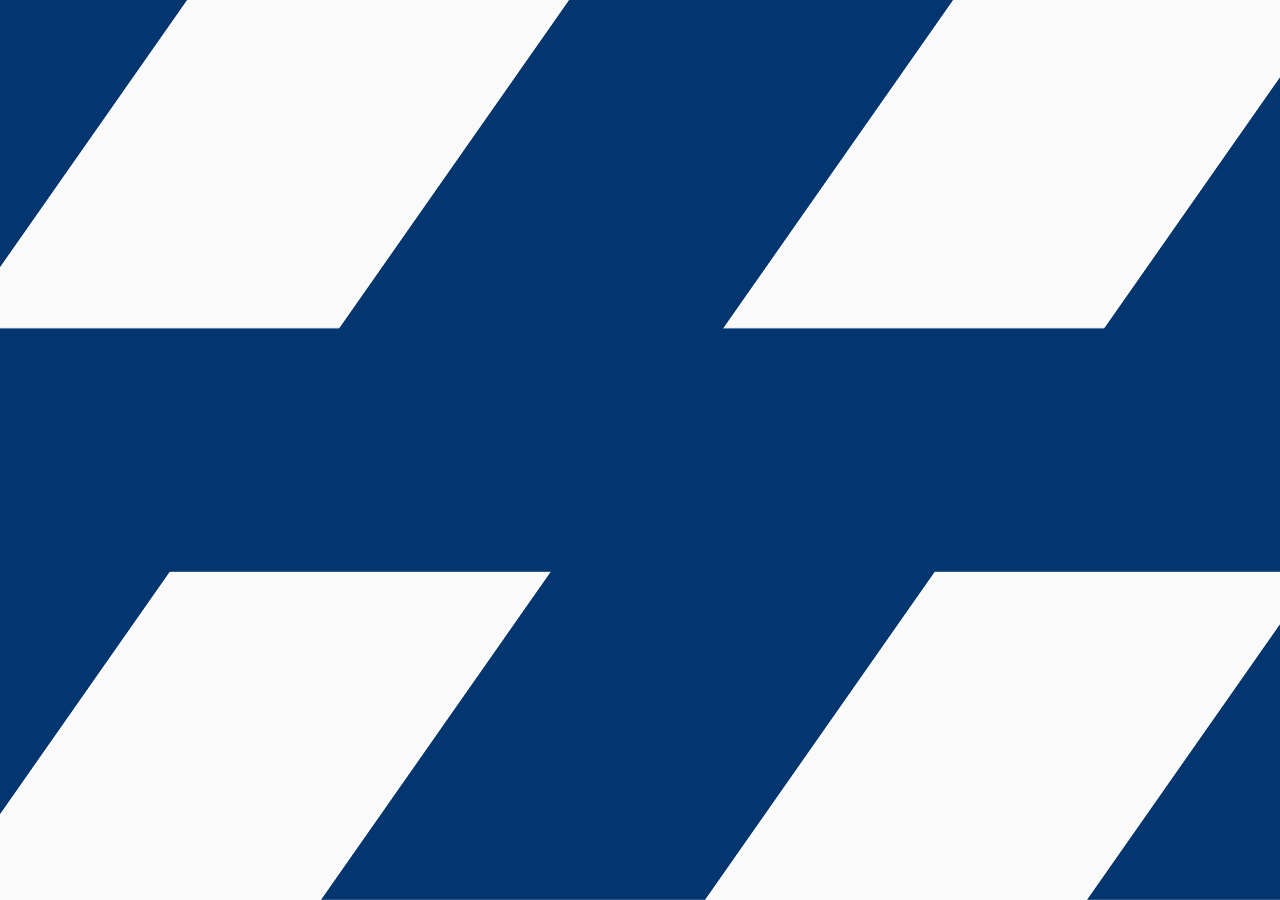
==== tesla.html @ 0e220f8a "first commit" ====
<!DOCTYPE html>
<html>
<head>
	<title></title>
	<link rel="stylesheet" type="text/css" href="tesla.css">
	<link rel="preconnect" href="https://fonts.googleapis.com">
	<link rel="preconnect" href="https://fonts.gstatic.com" crossorigin>
	<link href="https://fonts.googleapis.com/css2?family=Roboto&display=swap" rel="stylesheet">
	<link rel="stylesheet" type="text/css" href="jquery.pagepiling.css" />
	<meta charset="utf-8">
	<meta name="viewport" content="width=device-width, initial-scale=1">
</head>
<body data-new-gr-c-s-check-loaded="14.1062.0" data-gr-ext-installed="">

	<nav>
		<ul>
			<li class="logo">
				<a href="">
					<img src="http://ctrans.herokuapp.com/static/img/logo.svg">
				</a>
			</li>
			<li>
				<a href="/#about">О нас</a>
			</li>
			<li>
				<a href="/#services">Услуги</a>
			</li>
			<li>
				<a href="/#comments">Отзывы</a>
			</li>
			<li>
				<a href="/#news">Новости</a>
			</li>
			<li>
				<a href="/#">Контакты</a>
			</li>
			<li class="account">
				<a href="">Вход</a>
			</li>
			<li>
				<a href="">Меню</a>
			</li>
		</ul>
	</nav>

	<ul class="panels">
      <li class="panel"></li>
      <li class="panel"></li>
      <li class="panel"></li>
      <li class="panel"></li>
      <li class="panel"></li>
      <li class="panel"></li>
    </ul>

	<main class="page-main" id="pagepiling">

		<section id="hero" class="flex section">
			<div class="parent">
				<div class="child">
					<h1>CTRANS</h1>
					<p>Искусство <a href="" class="under">Логистики</a></p>
					<div class="image-wrapper">
						<img src="http://ctrans.herokuapp.com/static/img/calibriLogo.svg">
					</div>
					<div class="flex mt-auto">
						<a href="">ЗАКАЗАТЬ УСЛУГУ</a>
						<a href="" class="white">ПОДРОБНО</a>
					</div>
				</div>
			</div>
			<div class="bottom"></div>
		</section>

		<section id="hero" class="flex section">
			<div class="parent">
				<div class="child">
					<h1>Авиаперевозки</h1>
					<p>Order Online for <a href="" class="under">Touchless Delivery</a></p>
					<div class="image-wrapper">
						<img src="http://ctrans.herokuapp.com/static/img/calibriLogo.svg">
					</div>
					<div class="flex mt-auto">
						<a href="">ЗАКАЗАТЬ УСЛУГУ</a>
						<a href="" class="white">ПОДРОБНО</a>
					</div>
				</div>
			</div>
		</section>

		<section id="services" class="flex section">
			<div class="parent">
				<div class="child">
					<h1>Перевозка грузов <br> автотранспортом</h1>
					<p>Order Online for <a href="" class="under">Touchless Delivery</a></p>
					<div class="image-wrapper">
						<img src="http://ctrans.herokuapp.com/static/img/calibriLogo.svg">
					</div>
					<div class="flex mt-auto">
						<a href="">ЗАКАЗАТЬ УСЛУГУ</a>
						<a href="" class="white">ПОДРОБНО</a>
					</div>
				</div>
			</div>
		</section>

		<section id="services" class="flex section">
			<div class="parent">
				<div class="child">
					<h1>Перевозка грузов <br> железнодорожным путём</h1>
					<p>Order Online for <a href="" class="under">Touchless Delivery</a></p>
					<div class="image-wrapper">
						<img src="http://ctrans.herokuapp.com/static/img/calibriLogo.svg">
					</div>
					<div class="flex mt-auto">
						<a href="">ЗАКАЗАТЬ УСЛУГУ</a>
						<a href="" class="white">ПОДРОБНО</a>
					</div>
				</div>
			</div>
		</section>

		<section class="flex section">
			<div class="parent">
				<div class="child">
					<h1>Перевозка грузов <br> морским транспортом</h1>
					<p>Order Online for <a href="" class="under">Touchless Delivery</a></p>
					<div class="image-wrapper">
						<img src="http://ctrans.herokuapp.com/static/img/calibriLogo.svg">
					</div>
					<div class="flex mt-auto">
						<a href="">ЗАКАЗАТЬ УСЛУГУ</a>
						<a href="" class="white">ПОДРОБНО</a>
					</div>
				</div>
			</div>
		</section>

		<section class="flex section">
			<div class="parent">
				<div class="child">
					<h1>Складские услуги <br> в Иу и Гуанчжоу</h1>
					<p>Order Online for <a href="" class="under">Touchless Delivery</a></p>
					<div class="image-wrapper">
						<img src="http://ctrans.herokuapp.com/static/img/calibriLogo.svg">
					</div>
					<div class="flex mt-auto">
						<a href="">ЗАКАЗАТЬ УСЛУГУ</a>
						<a href="" class="white">ПОДРОБНО</a>
					</div>
				</div>
			</div>
		</section>

		<section class="flex section">
			<div class="parent">
				<div class="child">
					<h1>Услуги таможенного оформления</h1>
					<p>Order Online for <a href="" class="under">Touchless Delivery</a></p>
					<div class="image-wrapper">
						<img src="http://ctrans.herokuapp.com/static/img/calibriLogo.svg">
					</div>
					<div class="flex mt-auto">
						<a href="">ЗАКАЗАТЬ УСЛУГУ</a>
						<a href="" class="white">ПОДРОБНО</a>
					</div>
				</div>
			</div>
		</section>

		<section id="footer" class="flex section">
			<div class="parent">
				<div class="child">
					<h1>Accessories</h1>
					<p>Order Online for <a href="" class="under">Touchless Delivery</a></p>
					<div class="image-wrapper">
						<img src="http://ctrans.herokuapp.com/static/img/calibriLogo.svg">
					</div>
					<div class="flex mt-auto">
						<a href="">SHOP NOW</a>
					</div>
				</div>
			</div>
			<div class="parent hot-link">
				<ul>
						<li>
							<a href="">MENZ &copy; <script type="text/javascript">document.write(new Date().getFullYear())</script></a>
						</li>
						<li>
							<a href="">Privacy & Legal</a>
						</li>
						<li>
							<a href="">Contact</a>
						</li>
						<li>
							<a href="">Careers</a>
						</li>
						<li>
							<a href="">News</a>
						</li>
						<li>
							<a href="">Engage</a>
						</li>
						<li>
							<a href="">Locations</a>
						</li>
				</ul>
			</div>
		</section>
	</main>

	<script src="http://ajax.googleapis.com/ajax/libs/jquery/1.11.1/jquery.min.js"></script>
	<script type="text/javascript" src="jquery.pagepiling.js"></script>

	<script type="text/javascript">
		$(document).ready(function() {
			$('#pagepiling').pagepiling({
			    menu: null,
		        direction: 'vertical',
		        verticalCentered: true,
		        sectionsColor: [],
		        anchors: [],
		        scrollingSpeed: 700,
		        easing: 'swing',
		        loopBottom: false,
		        loopTop: false,
		        css3: true,
		        navigation: {
		            'textColor': '#000',
		            'bulletsColor': '#000',
		            'position': 'right',
		            'tooltips': ['About', 'Services', 'Price List', 'Calculator', 'News', 'Events']
		        },
		        sectionsColor: ['whitesmoke', 'whitesmoke', 'whitesmoke', 'whitesmoke', 'whitesmoke', 'whitesmoke', 'whitesmoke'],
		       	normalScrollElements: null,
		        normalScrollElementTouchThreshold: 5,
		        touchSensitivity: 5,
		        keyboardScrolling: true,
		        sectionSelector: '.section',
		        animateAnchor: false,

				//events
				onLeave: function(index, nextIndex, direction){},
				afterLoad: function(anchorLink, index){},
				afterRender: function(){},
			});
		});
	</script>

	<script src="https://cdnjs.cloudflare.com/ajax/libs/gsap/3.6.1/gsap.min.js"></script>
		<script>
			const tl = gsap.timeline({ paused: true });

			tl.to(".panels .panel:first-child, .panels .panel:last-child", {
			    scaleY: 1,
			    duration: 1,
			})
			    .to(
			        ".panels .panel:not(:first-child):not(:last-child)",
			        { scaleY: 1 },
			        "-=0.5"
			    )
			    .to(".panels .panel", {
			        scaleY: 0,
			        duration: 0.3,
			        stagger: 0.05,
			    })
			    .to(".panels", {
			        clipPath: "circle(0%)",
			        skewX: 0,
			        duration: 1,
			    })
			    .to(
			        ".page-main",
			        {
			            clipPath: "circle(100%)",
			            duration: 1,
			        },
			        "-=0.3"
			    );

			//console.log(tl.duration());

			window.addEventListener("load", function () {
			    tl.play();
			});

		</script>

</body>
</html>
---- tesla.css ----
nav ul {
	display: flex;
	list-style: none;
	justify-content: center;
	align-items: center;
	width: 1174px;
	margin: auto;
}

li {
	padding: 12px;
	position: relative;
}

a {
	text-decoration: none;
	color: black;
}

nav li:first-child:before {
	height: 0;
}

nav li:before {
	content: '';
	position: absolute;
	bottom: 0;
	left: 0;
	height: 2px;
	width: 0;
	transition: all .3s ease;
	background-color: #03366f;
}

nav li:hover:before {
	width: 100%;
}

nav li a img {
	width: 150px;
}

.logo {
	margin-right: auto;
}

.account {
	margin-left: auto;
}

#modelX {
	background-image: url(https://tesla-cdn.thron.com/delivery/public/image/tesla/325743a2-d187-4e28-91a3-5a2e47e317f7/bvlatuR/std/2880x1800/ModelX-Homepage-D);
}

section {
	height: 100vh;
	background-size: cover;
	background-repeat: no-repeat;
	background-position: center;
	position: relative;
}

nav {
	position: fixed;
	top: 0;
	left: 0;
	z-index: 99;
	padding: 12px;
	right: 0;
}

* {
	padding: 0;
	margin: 0;
	box-sizing: border-box;
}

#modelY {
	background-image: url(https://tesla-cdn.thron.com/delivery/public/image/tesla/8e2df1b9-a4bf-4eb9-beec-2cf5cc77fca0/bvlatuR/std/2880x2400/Desktop-ModelY?quality=70);
}

#modelS {
	background-image: url(https://tesla-cdn.thron.com/delivery/public/image/tesla/e90a341e-f9ca-4aa1-8eab-94afea118786/bvlatuR/std/2880x1800/M3-Homepage-D);
}

#model3 {
	background-image: url(https://tesla-cdn.thron.com/delivery/public/image/tesla/676da95d-942e-414c-8534-f1832f0d4ced/bvlatuR/std/3296x1798/ms-homepage-desktop);
}

#solarPanel {
	background-image: url(https://tesla-cdn.thron.com/delivery/public/image/tesla/16b04537-a4be-4bf9-8637-86862a858da8/bvlatuR/std/2880x1800/_25-HP-SolarPanels-D);
}

#solarRoof {
	background-image: url(https://tesla-cdn.thron.com/delivery/public/image/tesla/c877126e-0db5-409d-a412-04fc94b59b76/bvlatuR/std/2880x1800/HP-SR-Design-D);
}

#accessories {
	background-image: url(https://tesla-cdn.thron.com/delivery/public/image/tesla/dd739764-bcaa-4263-9488-8c73bc9fb046/bvlatuR/std/2880x2400/Desktop-Accessories);
}

.flex {
	display: flex;
	justify-content: center;
	align-items: center;
}

.parent {
	text-align: center;
}

.mt-auto {
	/*margin-top: 380px;*/
}

.mt-auto a {
	background-color: #03366f;
	padding: 13px 55px;
	margin: 8px;
	border-radius: 50px;
	color: white;
}

.white {
	background-color: rgba(244, 244, 244, 0.65)!important;
	color: black!important;
}

a, body {
	font-family: 'Roboto', sans-serif;
}

h1 {
	font-size: 45px;
}

.under {
	border-bottom: 2px solid #03366f;
}

.bottom {
	position: absolute;
	bottom: 30px;
	left: 50%;
	height: 15px;
	width: 15px;
	transform: rotate(45deg);

	border-right: 4px solid #03366f;
	border-bottom: 4px solid #03366f;

	animation: tepapast 3s infinite; 
}

@keyframes tepapast {
	0% {
		transform: translateY(0) rotate(45deg);
	}

	50% {
		transform: translateY(10px) rotate(45deg);
	}

	100% {
		transform: translateY(0) rotate(45deg);
	}
}

.parent ul {
	display: flex;
	justify-content: center;
	list-style: none;
	align-items: center;
}

#footer {
	position: relative;
	height: 100vh;
}

#footer .parent.hot-link {
	position: absolute;
	bottom: 20px;
	left: 0;
	right: 0;
}

@media screen and (max-width: 1024px) {
	nav ul li:first-child, nav ul li:last-child {
		display: block;
	}

	nav ul li {
		display: none;
	}	

	.mt-auto {
		/*margin-top: 250px;*/
	}

	.hot-link ul li:first-child {
		display: block
	}

	.hot-link ul li {
		display: none;
	}

	.mt-auto a {
		padding: 13px 35px;
    	font-size: 12px;
	}
}

.image-wrapper {
	width: 350px;
	margin: auto;
}

img {
	width: 100%;
}

:root {
    --panel-width: calc(100% / 6);
    --darkblue: #03366f;
    --white: #fff;
    --black: #000;
    --lightgray: #fafafb;
}

* {
    padding: 0;
    margin: 0;
    box-sizing: border-box;
}

ul {
    list-style: none;
}

a {
    color: inherit;
    text-decoration: none;
}

/*h1 {
    font-size: 3rem;
}*/

body {
    height: 100vh;
    font-family: "Montserrat", sans-serif;
    color: var(--black);
    overflow: hidden;
}

/* MAIN STYLES
–––––––––––––––––––––––––––––––––––––––––––––––––– */
.page-header {
    position: fixed;
    top: 30px;
    right: 50px;
    z-index: 99999;
}

.page-header ul {
    display: grid;
    grid-column-gap: 30px;
    grid-template-columns: repeat(3, 1fr);
}

.page-header ul a {
    display: inline-block;
    padding: 4px 8px;
    border: 1px solid transparent;
}

.page-header .active a {
    border-color: var(--white);
}

.panels {
    position: fixed;
    top: 0;
    left: 50%;
    width: 180vw;
    height: 100%;
    transform: translateX(-50%) skewX(-35deg);
    clip-path: circle(100%);
    z-index: 999999;
    background: var(--lightgray);
}

.panels .panel {
    position: absolute;
    top: 0;
    left: 0;
    bottom: 0;
    width: var(--panel-width);
    transform: scaleY(0);
    transform-origin: top;
    background: var(--darkblue);
}

.panels .panel:nth-child(even) {
    transform-origin: bottom;
}

.panels .panel:nth-child(2) {
    left: calc(var(--panel-width) - 1px);
}

.panels .panel:nth-child(3) {
    left: calc(calc(var(--panel-width) * 2) - 2px);
}

.panels .panel:nth-child(4) {
    left: calc(calc(var(--panel-width) * 3) - 4px);
}

.panels .panel:nth-child(5) {
    left: calc(calc(var(--panel-width) * 4) - 5px);
}

.panels .panel:nth-child(6) {
    left: calc(calc(var(--panel-width) * 5) - 6px);
}

.page-main {
    display: flex;
    height: 100%;
/*    padding: 100px 15px;
*/    clip-path: circle(20%);
    overflow-y: auto;
/*    background: var(--darkblue);
*/}

.page-main > div {
    text-align: center;
    margin: auto;
}

@media (max-width: 1024px) {
    .panels {
        width: 200vw;
    }
}

@media screen and (max-width: 600px) {
    .panels {
        width: 235vw;
    }
}

/* FOOTER STYLES
–––––––––––––––––––––––––––––––––––––––––––––––––– */
.page-footer {
    position: fixed;
    right: 15px;
    bottom: 20px;
    display: flex;
    align-items: center;
    font-size: 1rem;
    padding: 5px;
}

.page-footer a {
    margin-left: 4px;
}
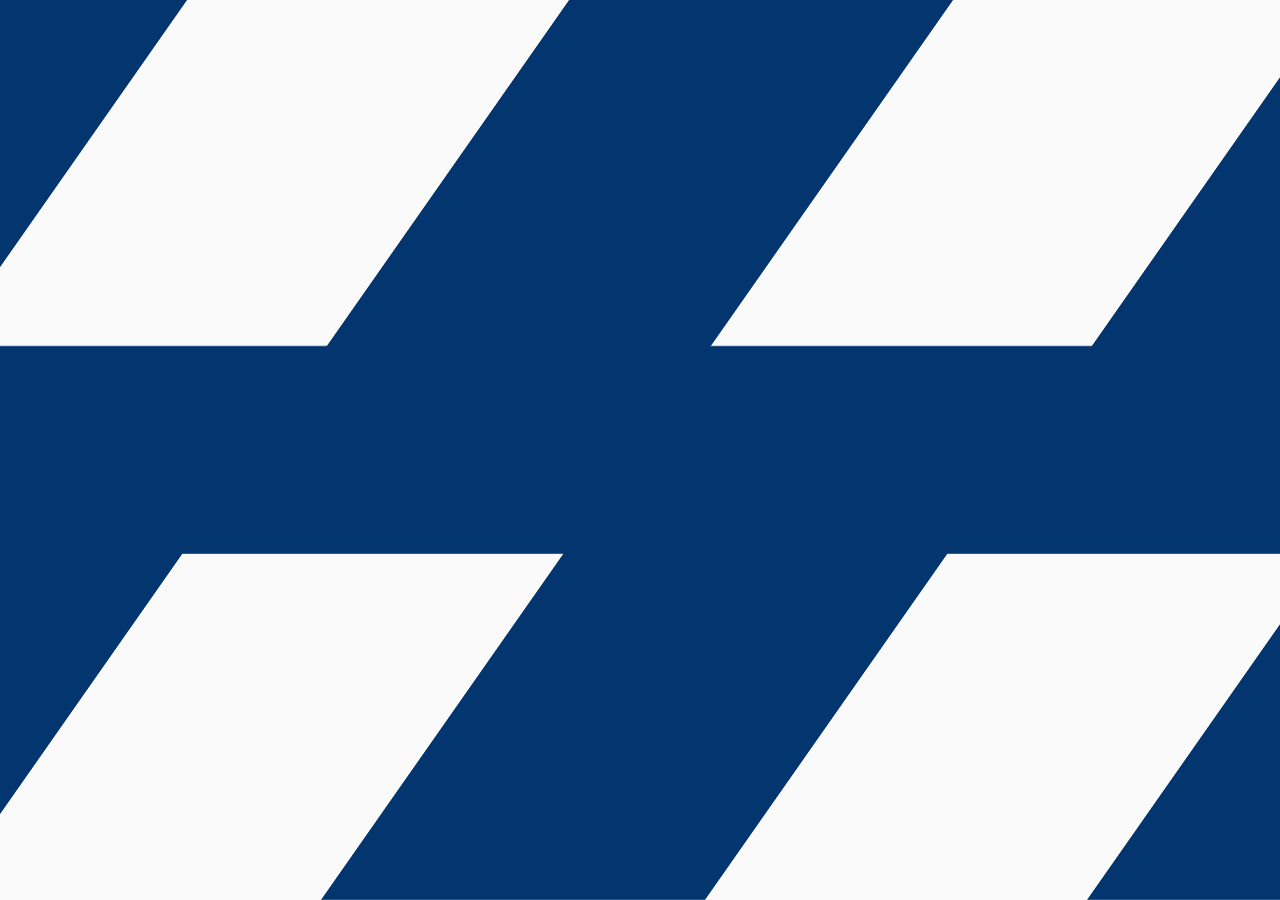
==== commit 8a30103d: "First commit" ====
--- a/tesla.html
+++ b/tesla.html
@@ -38,11 +38,50 @@
 				<a href="">Вход</a>
 			</li>
 			<li>
-				<a href="">Меню</a>
+				<a href="" class="btn-btn-primary order-service-btn">Калькулятор</a>
 			</li>
 		</ul>
 	</nav>
 
+
+	<div class="wrapper">
+		<div class="burger-menu">
+		  <a href="">
+			<img src="http://ctrans.herokuapp.com/static/img/logo.svg">
+		  </a>
+		  <div class="burger-click-region" onclick="haminate()">
+		    <span class="burger-menu-piece top"></span>
+		    <span class="burger-menu-piece middle"></span>
+		    <span class="burger-menu-piece btm"></span>
+		  </div>
+		</div>
+
+		<div class="sidebar">
+		  <div class="sidemenu">
+		  	<ul>
+		  		<li class="sidetext">
+		  			<a href="/#about">О нас</a>
+		  		</li>
+				<li class="sidetext">
+					<a href="/#services">Услуги</a>
+				</li>
+				<li class="sidetext">
+					<a href="/#services">Услуги</a>
+				</li>
+				<li class="sidetext">
+					<a href="/#comments">Отзывы</a>
+				</li>
+				<li class="sidetext">
+					<a href="/#news">Новости</a>
+				</li>
+				<li class="sidetext">
+					<a href="/#">Контакты</a>
+				</li>
+		  	</ul>
+		  </div>
+		</div>
+	</div>
+
 	<ul class="panels">
       <li class="panel"></li>
       <li class="panel"></li>
@@ -63,7 +102,7 @@
 						<img src="http://ctrans.herokuapp.com/static/img/calibriLogo.svg">
 					</div>
 					<div class="flex mt-auto">
-						<a href="">ЗАКАЗАТЬ УСЛУГУ</a>
+						<a href="" class="btn-btn-primary order-service-btn">ЗАКАЗАТЬ УСЛУГУ</a>
 						<a href="" class="white">ПОДРОБНО</a>
 					</div>
 				</div>
@@ -80,7 +119,7 @@
 						<img src="http://ctrans.herokuapp.com/static/img/calibriLogo.svg">
 					</div>
 					<div class="flex mt-auto">
-						<a href="">ЗАКАЗАТЬ УСЛУГУ</a>
+						<a href="" class="btn-btn-primary order-service-btn">ЗАКАЗАТЬ УСЛУГУ</a>
 						<a href="" class="white">ПОДРОБНО</a>
 					</div>
 				</div>
@@ -96,7 +135,7 @@
 						<img src="http://ctrans.herokuapp.com/static/img/calibriLogo.svg">
 					</div>
 					<div class="flex mt-auto">
-						<a href="">ЗАКАЗАТЬ УСЛУГУ</a>
+						<a href="" class="btn-btn-primary order-service-btn">ЗАКАЗАТЬ УСЛУГУ</a>
 						<a href="" class="white">ПОДРОБНО</a>
 					</div>
 				</div>
@@ -112,7 +151,7 @@
 						<img src="http://ctrans.herokuapp.com/static/img/calibriLogo.svg">
 					</div>
 					<div class="flex mt-auto">
-						<a href="">ЗАКАЗАТЬ УСЛУГУ</a>
+						<a href="" class="btn-btn-primary order-service-btn">ЗАКАЗАТЬ УСЛУГУ</a>
 						<a href="" class="white">ПОДРОБНО</a>
 					</div>
 				</div>
@@ -128,7 +167,7 @@
 						<img src="http://ctrans.herokuapp.com/static/img/calibriLogo.svg">
 					</div>
 					<div class="flex mt-auto">
-						<a href="">ЗАКАЗАТЬ УСЛУГУ</a>
+						<a href="" class="btn-btn-primary order-service-btn">ЗАКАЗАТЬ УСЛУГУ</a>
 						<a href="" class="white">ПОДРОБНО</a>
 					</div>
 				</div>
@@ -144,7 +183,7 @@
 						<img src="http://ctrans.herokuapp.com/static/img/calibriLogo.svg">
 					</div>
 					<div class="flex mt-auto">
-						<a href="">ЗАКАЗАТЬ УСЛУГУ</a>
+						<a href="" class="btn-btn-primary order-service-btn">ЗАКАЗАТЬ УСЛУГУ</a>
 						<a href="" class="white">ПОДРОБНО</a>
 					</div>
 				</div>
@@ -160,7 +199,7 @@
 						<img src="http://ctrans.herokuapp.com/static/img/calibriLogo.svg">
 					</div>
 					<div class="flex mt-auto">
-						<a href="">ЗАКАЗАТЬ УСЛУГУ</a>
+						<a href="" class="btn-btn-primary order-service-btn">ЗАКАЗАТЬ УСЛУГУ</a>
 						<a href="" class="white">ПОДРОБНО</a>
 					</div>
 				</div>
@@ -228,7 +267,7 @@
 		            'textColor': '#000',
 		            'bulletsColor': '#000',
 		            'position': 'right',
-		            'tooltips': ['About', 'Services', 'Price List', 'Calculator', 'News', 'Events']
+		            // 'tooltips': ['About', 'Services', 'Price List', 'Calculator', 'News', 'Events']
 		        },
 		        sectionsColor: ['whitesmoke', 'whitesmoke', 'whitesmoke', 'whitesmoke', 'whitesmoke', 'whitesmoke', 'whitesmoke'],
 		       	normalScrollElements: null,
@@ -286,5 +325,35 @@
 
 		</script>
 
+
+		<script src="https://cdnjs.cloudflare.com/ajax/libs/gsap/1.18.4/TweenMax.min.js"></script>
+		<script type="text/javascript">
+			var burgerTop= document.getElementsByClassName("top");
+			var burgerBot= document.getElementsByClassName("btm");
+			var burgerMid= document.getElementsByClassName("middle");
+			var burgerSidebar= document.getElementsByClassName("sidebar");
+			var sideText= document.getElementsByClassName("sidetext");
+			var burgerWhole= document.querySelectorAll(".top, .btm, .middle");
+
+			var timelineMax = new TimelineMax({paused:true, reversed:true});
+			  timelineMax.timeScale(1);
+			  timelineMax
+			  .to(burgerTop, 0.7, { y: 11, yoyo: true, ease: Power1.easeInOut})
+			  .to(burgerBot, 0.7, { y: -11, yoyo: true, ease: Power1.easeInOut}, '-=0.7')
+			  .to(burgerTop, 1, {rotation:585})
+			  .to(burgerMid, 1, {rotation:585}, '-=1')
+			  .to(burgerBot, 1, {rotation:675}, '-=1')
+			  .to(burgerWhole, 0.1, {css:{borderColor:"#000"}, ease: Power1.easeOut}, '-=1')
+			  .to(burgerSidebar, 1, {x:550, ease: Power2.easeOut}, '-=1')
+			  .staggerFrom(sideText, 0.5, {opacity: 0, y: 25, ease: Power1.easeOut}, 0.1, "-=0.7")
+			  .to(sideText, 0.2, {css:{color:"#000"}});
+			    
+			function haminate() {
+			  timelineMax.reversed() ? timelineMax.play() : timelineMax.reverse();	
+			  
+			}
+		</script>
+		
+
 </body>
 </html>--- a/tesla.css
+++ b/tesla.css
@@ -10,6 +10,7 @@
 li {
 	padding: 12px;
 	position: relative;
+  overflow: hidden;
 }
 
 a {
@@ -113,12 +114,21 @@
 	/*margin-top: 380px;*/
 }
 
-.mt-auto a {
+.btn-btn-primary {
 	background-color: #03366f;
 	padding: 13px 55px;
 	margin: 8px;
 	border-radius: 50px;
 	color: white;
+}
+
+li:last-child:before {
+  height: 0;
+}
+
+li:last-child a {
+  padding: 13px 25px!important;
+  margin: 0 15px!important;
 }
 
 .white {
@@ -368,3 +378,131 @@
 .page-footer a {
     margin-left: 4px;
 }
+
+
+@media screen and (max-width: 768px) {
+	h1 {
+		font-size: 30px;
+	}
+} 
+
+
+
+
+/* Sidebar */
+.wrapper {
+	position: absolute;
+  width: 100%;
+  height: 450px;
+  margin: 0 auto;
+  overflow: hidden;
+  display: none;
+}
+
+@media screen and (max-width: 990px) {
+	.wrapper {
+		display: block;
+	}
+
+	nav {
+		display: none;
+	}
+}
+
+.burger-menu {
+  	position: relative;
+    height: 30px;
+    margin: 20px auto 0 -70px;
+    color: #60635E;
+    text-transform: uppercase;
+    z-index: 199;
+    display: flex;
+    justify-content: flex-end;
+    align-items: center;
+    padding: 15px;
+}
+
+.burger-menu a {
+	width: 150px;
+}
+
+.burger-click-region {
+  position: absolute;
+  left: 100px;
+  width: 40px;
+  cursor: pointer;
+}
+
+.burger-menu-piece {
+  display: block;
+  position: relative;
+  width: 40px;
+  border-top: 6px solid #60635E;
+  transform-origin: 50% 50%;
+  margin-top: 5px;
+}
+
+.sidebar {
+  background: white;
+  margin-top: -60px;
+  margin-left: -550px;
+  height: 100%;
+  position: fixed;
+  z-index: 99;
+}
+
+
+.sidebar li {
+  font-family: sans-serif;
+  list-style-type: none;
+  font-size: 3.7vw;
+  margin-bottom: 20px;
+  text-align:left;
+  font-weight: bold;
+  cursor: pointer;
+  transition: all 1s ease;
+  -webkit-transition: all 1s ease;
+  -moz-transition: all 1s ease;
+  min-width: 100%;
+}
+
+.sidemenu {
+  margin: 90px 97px 0 97px;
+}
+
+.sidetext {
+  opacity: 1;
+  color: #66B3FF;
+}
+/* Sidebar */
+
+/* Butotn Hover effect */
+.order-service-btn {
+	position: relative;
+	overflow: hidden;
+  margin: 0 35px;
+}
+
+.order-service-btn:before {
+	background-color: #fff;
+    content: "";
+    height: 100%;
+    left: 0;
+    opacity: 0.3;
+    position: absolute;
+    top: 0;
+    -webkit-transform: scale3d(1.9, 1.4, 1) rotate3d(0, 0, 1, 45deg) translate3d(0px, -180%, 0px);
+    transform: scale3d(1.9, 1.4, 1) rotate3d(0, 0, 1, 45deg) translate3d(0px, -180%, 0px);
+    -webkit-transition: -webkit-transform 0.6s ease 0s;
+    transition: -webkit-transform 0.6s ease 0s;
+    transition: transform 0.6s ease 0s;
+    transition: transform 0.6s ease 0s, -webkit-transform 0.6s ease 0s;
+    width: 100%;
+    z-index: 4;
+}
+
+.order-service-btn:hover:before {
+	-webkit-transform: scale3d(1.9, 1.4, 1) rotate3d(0, 0, 1, 45deg) translate3d(0px, 180%, 0px);
+    transform: scale3d(1.9, 1.4, 1) rotate3d(0, 0, 1, 45deg) translate3d(0px, 180%, 0px);
+}
+/* Butotn Hover effect */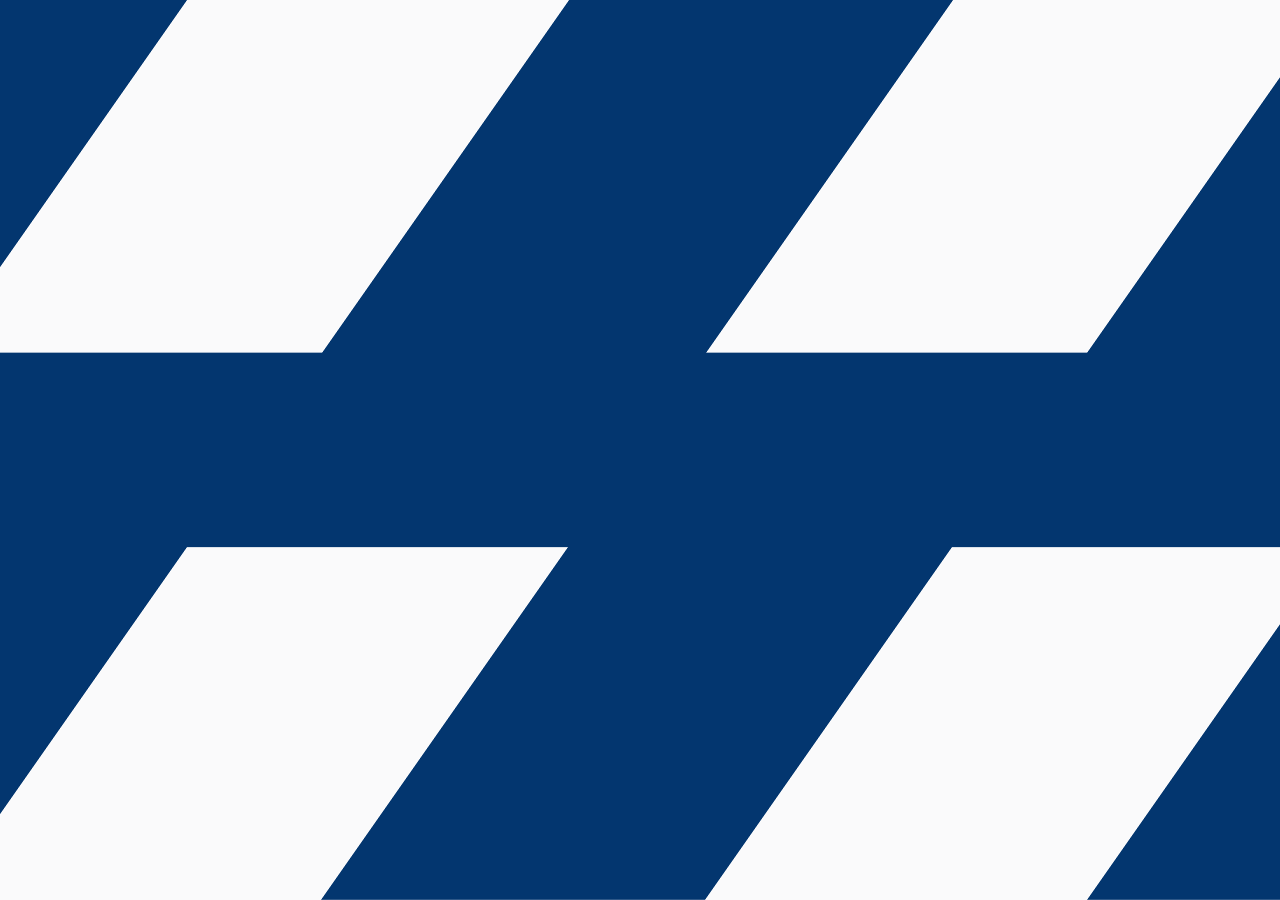
==== commit 82468397: "some change" ====
--- a/tesla.html
+++ b/tesla.html
@@ -101,9 +101,19 @@
 					<div class="image-wrapper">
 						<img src="http://ctrans.herokuapp.com/static/img/calibriLogo.svg">
 					</div>
-					<div class="flex mt-auto">
-						<a href="" class="btn-btn-primary order-service-btn">ЗАКАЗАТЬ УСЛУГУ</a>
-						<a href="" class="white">ПОДРОБНО</a>
+					<div class="button-modal mt-auto">
+						<div class="buttons-ctn">
+						  <a href="" class="button button--left btn-btn-primary order-service-btn"><span>ЗАКАЗАТЬ УСЛУГУ</span></a>
+						  <a href="" class="button button--right"><span>ПОДРОБНО</span></a>
+						</div>
+						<div class="button__content button__content--left">
+						  <h2>You chose left!</h2>
+						  <a href="">Signup for nothing here</a>
+						</div>
+						<div class="button__content button__content--right">
+						  <h2>You chose right!</h2>
+						  <a href="">Signup for nothing here</a>
+						</div>
 					</div>
 				</div>
 			</div>
@@ -353,6 +363,93 @@
 			  
 			}
 		</script>
+
+		<script type="text/javascript">
+			var button 			= $('.button');
+			var content 		= $('.button__content');
+			var win 				= $(window);
+
+			var expand = function() {
+			  if (button.hasClass('button--active')) {
+			    return false;
+			  } else {
+			    var W 					= win.width();
+			    var xc 					= W / 2;
+
+			    var that 				= $(this);
+			    var thatWidth 	= that.innerWidth() / 2;
+			    var thatOffset 	= that.offset();
+			    var thatIndex		= that.index();
+			    var other;
+
+			    if (!that.next().is('.button')) {
+			      other = that.prev();
+			    } else {
+			      other = that.next();
+			    }
+
+			    var otherWidth		= other.innerWidth() / 2;
+			    var otherOffset		= other.offset();
+
+			    // content box stuff
+			    var thatContent = $('.button__content').eq(thatIndex);
+			    var thatContentW = thatContent.innerWidth();
+			    var thatContentH = thatContent.innerHeight();
+
+			    // transform values for button
+			    var thatTransX 	= xc - thatOffset.left - thatWidth;
+			    var otherTransX	= xc - otherOffset.left - otherWidth;
+			    var thatScaleX	= thatContentW / that.innerWidth();
+			    var thatScaleY	= thatContentH / that.innerHeight();
+
+			    that.css({
+			      'z-index': '2',
+			      'transform': 'translateX(' + thatTransX + 'px)'
+			    });
+
+			    other.css({
+			      'z-index': '0',
+			      'opacity': '0',
+			      'transition-delay': '0.05s',
+			      'transform': 'translateX(' + otherTransX + 'px)'
+			    });
+
+			    that.on('transitionend webkitTransitionEnd', function() {
+			      that.css({
+			        'transform': 'translateX(' + thatTransX + 'px) scale(' + thatScaleX +',' + thatScaleY + ')',
+			      });
+
+			      that.addClass('button--active');
+			      thatContent.addClass('button__content--active');
+			      thatContent.css('transition', 'all 1s 0.1s cubic-bezier(0.23, 1, 0.32, 1)');
+			      that.off('transitionend webkitTransitionEnd');
+			    });
+
+			    return false;
+			  }
+			};
+
+			var hide = function(e) {
+			  var target= $(e.target);
+			  if (target.is(content)) {
+			    return;
+			  } else {
+			    button.removeAttr('style').removeClass('button--active');
+			    content.removeClass('button__content--active').css('transition', 'all 0.2s 0 cubic-bezier(0.23, 1, 0.32, 1)');
+			  }
+			};
+
+			var bindActions = function() {
+			  button.on('click', expand);
+			  win.on('click', hide);
+			};
+
+			var init = function() {
+			  bindActions();
+			};
+
+			init();
+		</script>
 		
 
 </body>
--- a/tesla.css
+++ b/tesla.css
@@ -505,4 +505,85 @@
 	-webkit-transform: scale3d(1.9, 1.4, 1) rotate3d(0, 0, 1, 45deg) translate3d(0px, 180%, 0px);
     transform: scale3d(1.9, 1.4, 1) rotate3d(0, 0, 1, 45deg) translate3d(0px, 180%, 0px);
 }
-/* Butotn Hover effect */+/* Butotn Hover effect */
+
+
+
+/* Modal */
+.buttons-ctn {
+  will-change: transform;
+  transform-style: preserve-3d;
+  -webkit-backface-visibility: hidden;
+          backface-visibility: hidden;
+  display: flex;
+  justify-content: center;
+  align-items: center;
+}
+
+.button--left {
+  margin-right: 50px;
+}
+
+.button {
+  will-change: transform;
+  display: inline-block;
+  text-align: center;
+  line-height: normal;
+  transition: all 0.35s cubic-bezier(0.175, 0.885, 0.32, 1.275);
+}
+.button--active {
+  border-radius: 0;
+  cursor: default;
+  padding: 65px 130px;
+}
+.button--active span {
+  opacity: 0;
+}
+.button-modal {
+  position: relative;
+}
+.button__content {
+  position: absolute;
+  top: 50%;
+  left: 50%;
+  transform: translate(-50%, -50%);
+  display: block;
+  text-align: center;
+  visibility: hidden;
+  opacity: 0;
+  z-index: 999;
+  color: white;
+}
+.button__content--left {
+  color: white;
+}
+.button__content--left a {
+  color: #141414;
+  background: white;
+}
+.button__content--right {
+  color: #141414;
+}
+.button__content--right a {
+  color: white;
+  background: #141414;
+}
+.button__content--active {
+  opacity: 1;
+  visibility: visible;
+}
+.button__content a {
+  display: inline-block;
+}
+.button__content h2 {
+  font-size: 36px;
+  text-transform: uppercase;
+  letter-spacing: 3px;
+  font-weight: 300;
+}
+@media (max-width: 650px) {
+  .button__content {
+    width: 295px;
+  }
+}
+/*Modal*/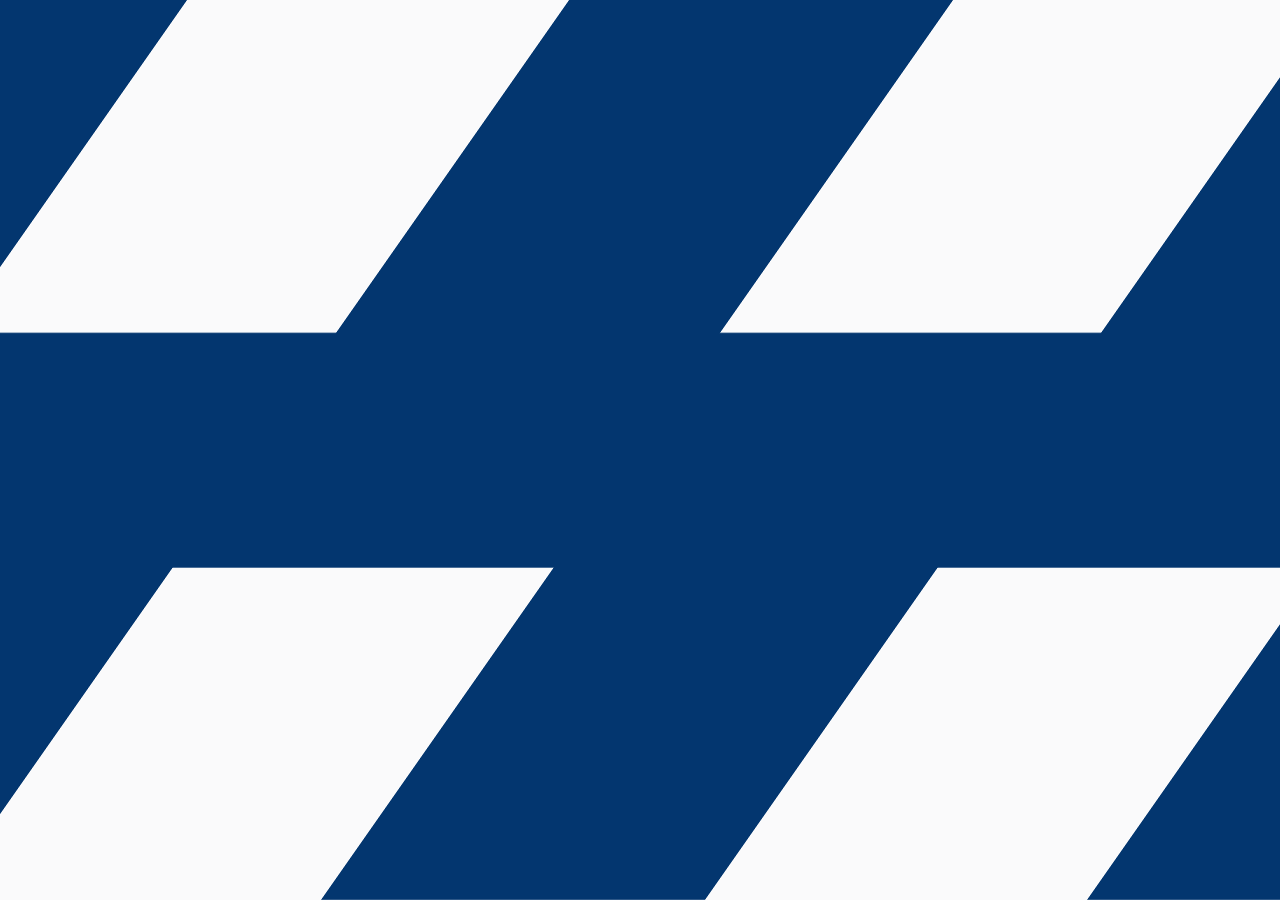
==== commit 45746251: "some change" ====
--- a/tesla.html
+++ b/tesla.html
@@ -20,7 +20,7 @@
 				</a>
 			</li>
 			<li>
-				<a href="/#about">О нас</a>
+				<a href="about.html">О нас</a>
 			</li>
 			<li>
 				<a href="/#services">Услуги</a>
--- a/tesla.css
+++ b/tesla.css
@@ -126,7 +126,7 @@
   height: 0;
 }
 
-li:last-child a {
+nav li:last-child a {
   padding: 13px 25px!important;
   margin: 0 15px!important;
 }
@@ -382,8 +382,11 @@
 
 @media screen and (max-width: 768px) {
 	h1 {
-		font-size: 30px;
-	}
+		font-size: 24px;
+	}
+  p {
+    font-size: 12px;
+  }
 } 
 
 
@@ -480,7 +483,6 @@
 .order-service-btn {
 	position: relative;
 	overflow: hidden;
-  margin: 0 35px;
 }
 
 .order-service-btn:before {
@@ -520,10 +522,6 @@
   align-items: center;
 }
 
-.button--left {
-  margin-right: 50px;
-}
-
 .button {
   will-change: transform;
   display: inline-block;
